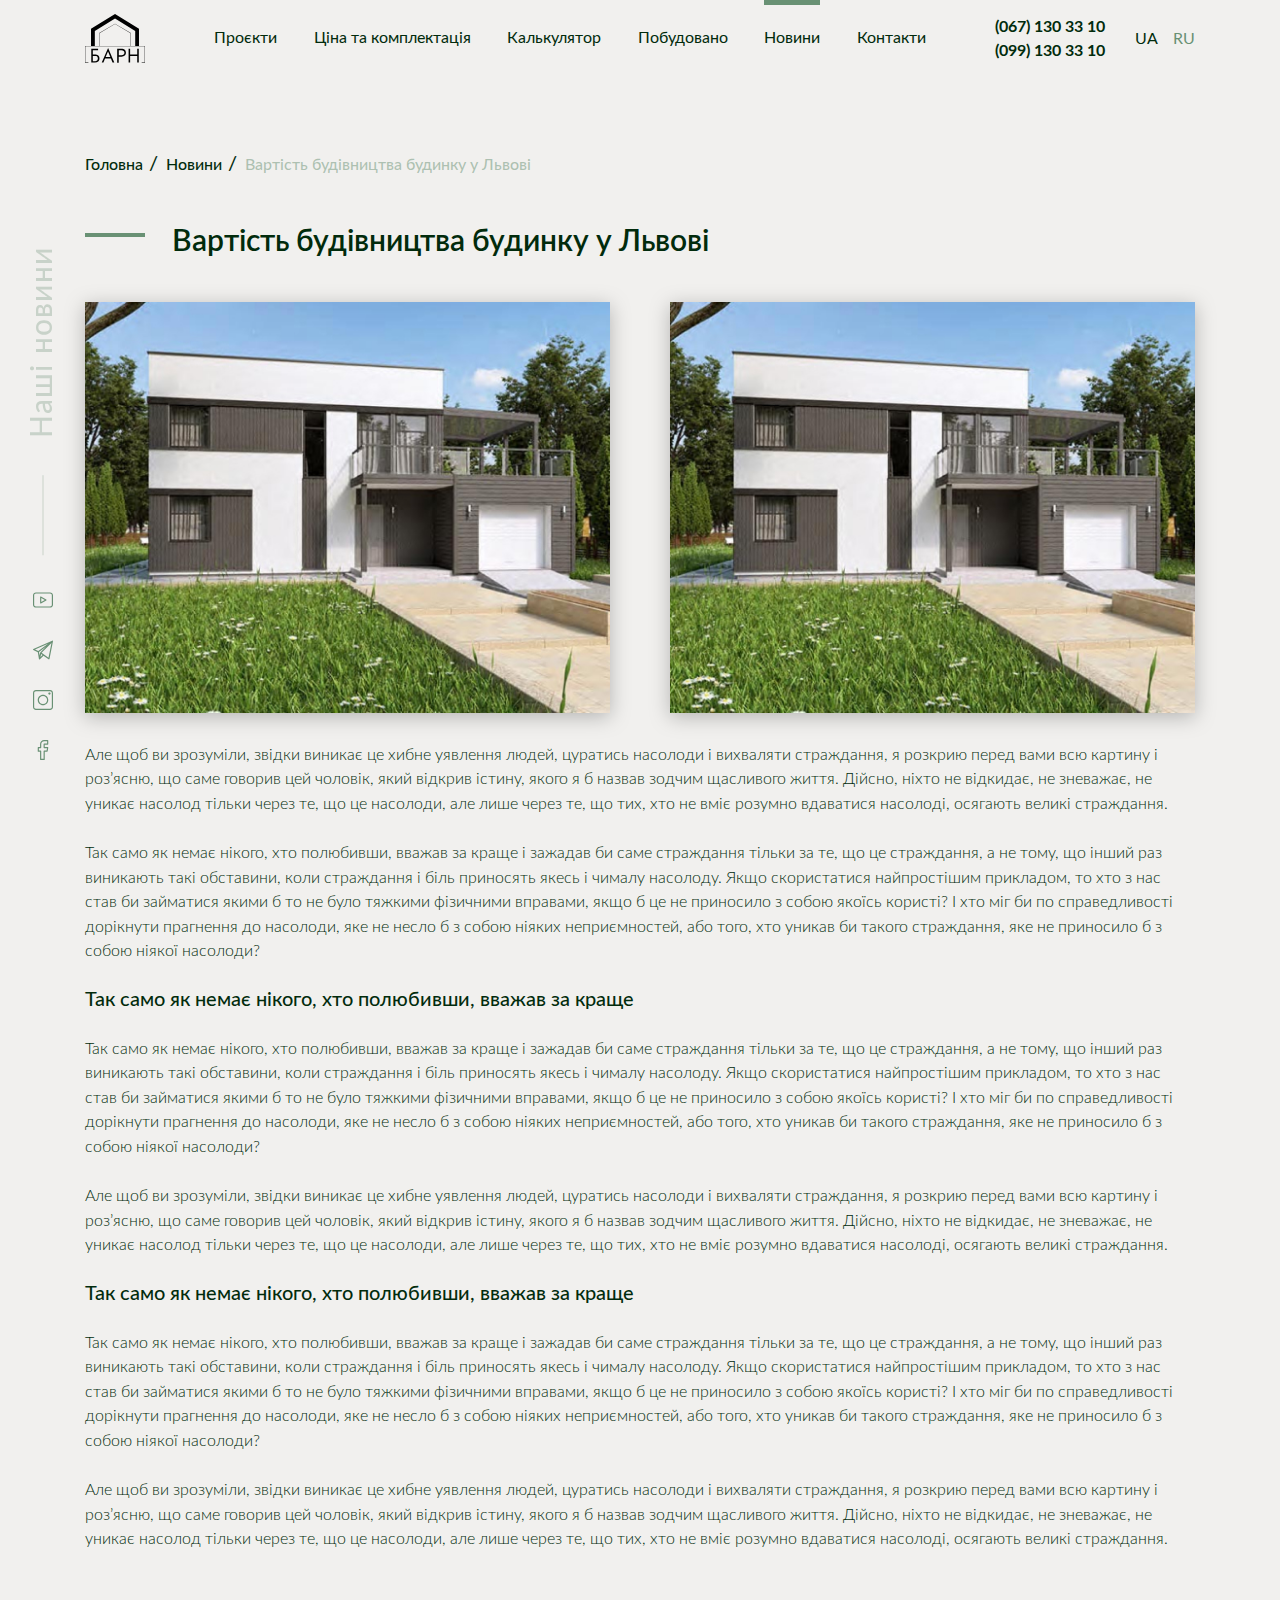
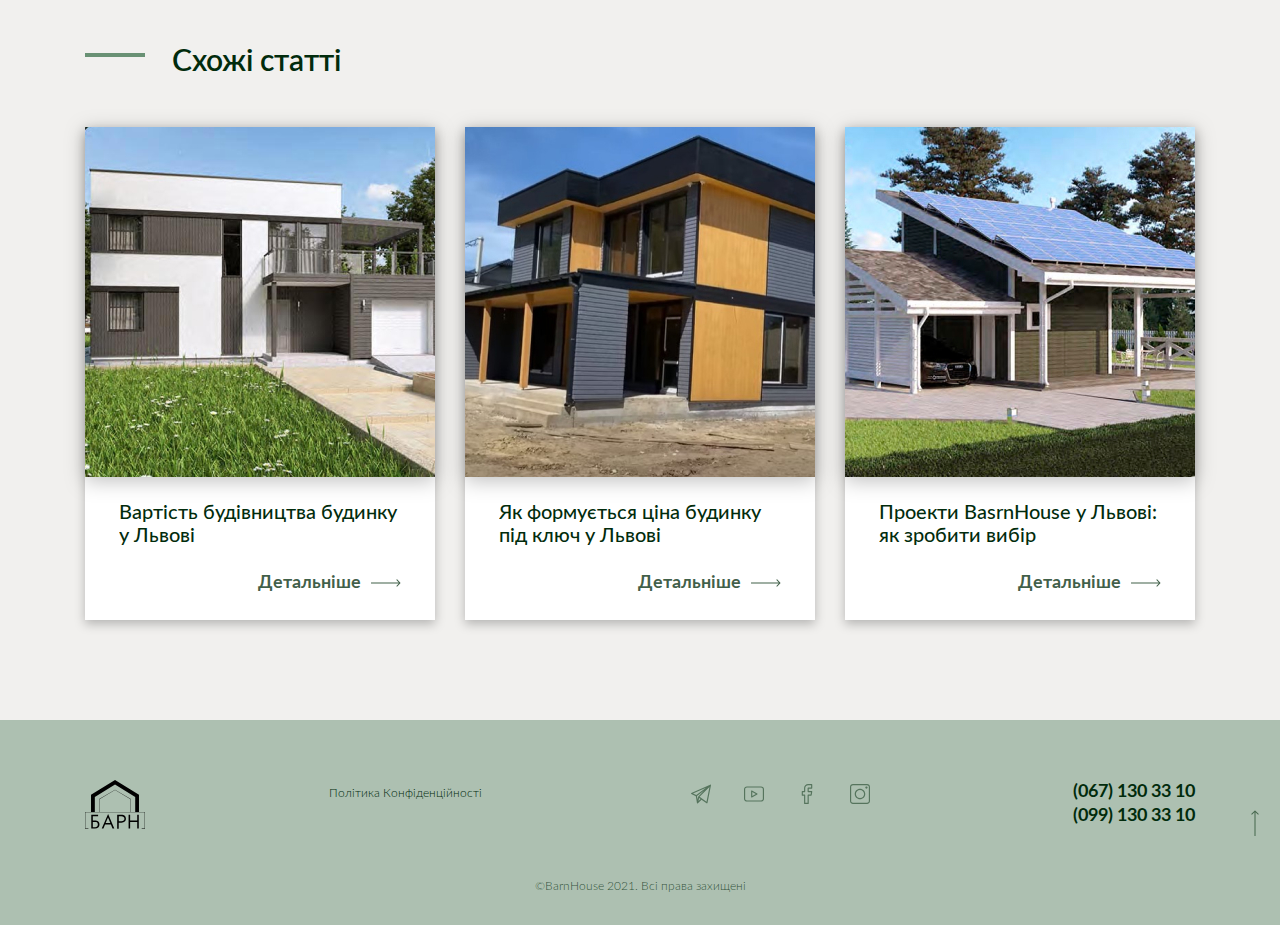
==== new-img2.html @ dd666682 "update" ====
<!DOCTYPE html>
<html lang="en">

<head>
    <meta charset="UTF-8">
    <meta http-equiv="X-UA-Compatible" content="IE=edge">
    <meta name="viewport" content="width=device-width, initial-scale=1.0">
    <title>Новина</title>
    <link rel="stylesheet" href="css/bootstrap.min.css">
    <link rel="stylesheet" href="css/slick.css">
    <link rel="stylesheet" href="css/jquery.formstyler.css">
    <link rel="stylesheet" href="css/jquery.formstyler.theme.css">
    <link rel="stylesheet" href="css/jquery.fancybox.min.css">
    <link rel="stylesheet" href="css/common.css">
    <link rel="stylesheet" href="css/responsive.css">
</head>

<body>
    <div class="pagewrapper">
        <header class="header">
            <div class="container">
                <div class="header-wrap">
                    <div class="header__logo"><a href="#"><img src="img/logo.svg" alt="logo"></a></div>
                    <div class="header__nav">
                        <div class="closeheadmenu">
                            <img src="img/close-black.svg" alt="close">
                        </div>
                        <div class="header__navwrap">
                            <ul>
                                <li><a href="#">Проєкти</a></li>
                                <li><a href="#">Ціна та комплектація</a></li>
                                <li><a href="#">Калькулятор</a></li>
                                <li><a href="#">Побудовано</a></li>
                                <li class="active"><a href="#">Новини</a></li>
                                <li><a href="#">Контакти</a></li>
                            </ul>
                            <div class="header__lang">
                                <ul>
                                    <li class="active"><a href="#">UA</a></li>
                                    <li><a href="#">Ru</a></li>
                                </ul>
                                <ul>
                                    <li><a href="#" target="_blank"><img src="img/telegram-footer.svg"
                                                alt="telegram"></a>
                                    </li>
                                    <li><a href="#" target="_blank"><img src="img/youtube-footer.svg" alt="youtube"></a>
                                    </li>
                                    <li><a href="#" target="_blank"><img src="img/fb-footer.svg" alt="facebook"></a>
                                    </li>
                                    <li><a href="#" target="_blank"><img src="img/insta-footer.svg" alt="instagram"></a>
                                    </li>
                                </ul>
                            </div>
                        </div>
                    </div>
                    <div class="header__telbox">
                        <ul>
                            <li><a href="tel:0671303310">(067) 130 33 10</a></li>
                            <li><a href="tel:0671303310">(099) 130 33 10</a></li>
                        </ul>
                    </div>
                    <div class="header__lang">
                        <ul>
                            <li class="active"><a href="#">UA</a></li>
                            <li><a href="#">Ru</a></li>
                        </ul>
                    </div>
                    <div class="burgerbtn">
                        <img src="img/burger.svg" alt="menu">
                    </div>
                </div>
            </div>
        </header>

        <main class="main">
            <div class="container">
                <nav class="breadcrumbs">
                    <ul>
                        <li><a href="#">Головна</a></li>
                        <li><a href="#">Новини</a></li>
                        <li>Вартість будівництва будинку у Львові</li>
                    </ul>
                </nav>
            </div>
            <section class="newsingle generalsect">
                <div class="container">
                    <div class="postcontent clearfix">
                        <h1 class="simph3">Вартість будівництва будинку у Львові</h1>
                        <img src="img/newpic.jpg" alt="img">
                        <img src="img/newpic.jpg" alt="img">
                        <p>
                            Але щоб ви зрозуміли, звідки виникає це хибне уявлення людей, цуратись насолоди і вихваляти
                            страждання, я розкрию перед вами всю картину і роз’ясню, що саме говорив цей чоловік, який
                            відкрив істину, якого я б назвав зодчим щасливого життя. Дійсно, ніхто не відкидає, не
                            зневажає, не уникає насолод тільки через те, що це насолоди, але лише через те, що тих, хто
                            не вміє розумно вдаватися насолоді, осягають великі страждання.
                        </p>
                        <p>
                            Так само як немає нікого, хто полюбивши, вважав за краще і зажадав би саме страждання тільки
                            за те, що це страждання, а не тому, що інший раз виникають такі обставини, коли страждання і
                            біль приносять якесь і чималу насолоду. Якщо скористатися найпростішим прикладом, то хто з
                            нас став би займатися якими б то не було тяжкими фізичними вправами, якщо б це не приносило
                            з собою якоїсь користі? І хто міг би по справедливості дорікнути прагнення до насолоди, яке
                            не несло б з собою ніяких неприємностей, або того, хто уникав би такого страждання, яке не
                            приносило б з собою ніякої насолоди?
                        </p>
                        <h5>Так само як немає нікого, хто полюбивши, вважав за краще</h5>
                        <p>
                            Так само як немає нікого, хто полюбивши, вважав за краще і зажадав би саме страждання тільки
                            за те, що це страждання, а не тому, що інший раз виникають такі обставини, коли страждання і
                            біль приносять якесь і чималу насолоду. Якщо скористатися найпростішим прикладом, то хто з
                            нас став би займатися якими б то не було тяжкими фізичними вправами, якщо б це не приносило
                            з собою якоїсь користі? І хто міг би по справедливості дорікнути прагнення до насолоди, яке
                            не несло б з собою ніяких неприємностей, або того, хто уникав би такого страждання, яке не
                            приносило б з собою ніякої насолоди?
                        </p>
                        <p>
                            Але щоб ви зрозуміли, звідки виникає це хибне уявлення людей, цуратись насолоди і вихваляти
                            страждання, я розкрию перед вами всю картину і роз’ясню, що саме говорив цей чоловік, який
                            відкрив істину, якого я б назвав зодчим щасливого життя. Дійсно, ніхто не відкидає, не
                            зневажає, не уникає насолод тільки через те, що це насолоди, але лише через те, що тих, хто
                            не вміє розумно вдаватися насолоді, осягають великі страждання.
                        </p>
                        <h5>Так само як немає нікого, хто полюбивши, вважав за краще</h5>
                        <p>
                            Так само як немає нікого, хто полюбивши, вважав за краще і зажадав би саме страждання тільки
                            за те, що це страждання, а не тому, що інший раз виникають такі обставини, коли страждання і
                            біль приносять якесь і чималу насолоду. Якщо скористатися найпростішим прикладом, то хто з
                            нас став би займатися якими б то не було тяжкими фізичними вправами, якщо б це не приносило
                            з собою якоїсь користі? І хто міг би по справедливості дорікнути прагнення до насолоди, яке
                            не несло б з собою ніяких неприємностей, або того, хто уникав би такого страждання, яке не
                            приносило б з собою ніякої насолоди?
                        </p>
                        <p>
                            Але щоб ви зрозуміли, звідки виникає це хибне уявлення людей, цуратись насолоди і вихваляти
                            страждання, я розкрию перед вами всю картину і роз’ясню, що саме говорив цей чоловік, який
                            відкрив істину, якого я б назвав зодчим щасливого життя. Дійсно, ніхто не відкидає, не
                            зневажає, не уникає насолод тільки через те, що це насолоди, але лише через те, що тих, хто
                            не вміє розумно вдаватися насолоді, осягають великі страждання.
                        </p>


                    </div>
                </div>
                <div class="vertical-title">
                    <p>Наші новини</p>
                </div>
                <div class="mainslidersect__social twobox">
                    <ul>
                        <li><a target="_blank" href="#"><img src="img/youtube.svg" alt="youtube"></a></li>
                        <li><a target="_blank" href="#"><img src="img/telegram.svg" alt="telegram"></a></li>
                        <li><a target="_blank" href="#"><img src="img/insta.svg" alt="instagram"></a></li>
                        <li><a target="_blank" href="#"><img src="img/fb.svg" alt="facebook"></a></li>
                    </ul>
                </div>
            </section>
            <section class="news news__newsingle">
                <div class="container">
                    <h3>Схожі статті</h3>
                    <div class="news__postcards">
                        <div class="row">
                            <div class="col-md-4 col-6">
                                <div class="news__postcard news-card">
                                    <a href="#">
                                        <div class="news-card__img embed-responsive embed-responsive-1by1">
                                            <img class="embed-responsive-item" src="img/news-page/news1.jpg"
                                                alt="image">
                                        </div>
                                        <div class="news-card__description">
                                            <p class="news-card__title">
                                                Вартість будівництва будинку у Львові
                                            </p>
                                            <div class="text-right">
                                                <span class="news-card__detail-link">Детальніше</span>
                                            </div>
                                        </div>
                                    </a>
                                </div>
                            </div>
                            <div class="col-md-4 col-6">
                                <div class="news__postcard news-card">
                                    <a href="#">
                                        <div class="news-card__img embed-responsive embed-responsive-1by1">
                                            <img class="embed-responsive-item" src="img/news-page/news2.jpg"
                                                alt="image">
                                        </div>
                                        <div class="news-card__description">
                                            <p class="news-card__title">
                                                Як формується ціна будинку під ключ у Львові
                                            </p>
                                            <div class="text-right">
                                                <span class="news-card__detail-link">Детальніше</span>
                                            </div>
                                        </div>
                                    </a>
                                </div>
                            </div>
                            <div class="col-md-4 col-6">
                                <div class="news__postcard news-card">
                                    <a href="#">
                                        <div class="news-card__img embed-responsive embed-responsive-1by1">
                                            <img class="embed-responsive-item" src="img/news-page/news3.jpg"
                                                alt="image">
                                        </div>
                                        <div class="news-card__description">
                                            <p class="news-card__title">
                                                Проекти BasrnHouse у Львові: як зробити вибір
                                            </p>
                                            <div class="text-right">
                                                <span class="news-card__detail-link">Детальніше</span>
                                            </div>
                                        </div>
                                    </a>
                                </div>
                            </div>
                        </div>
                    </div>
                </div>
            </section>
        </main>



        <footer class="footer">
            <div class="container">
                <div class="footer__wrapper">
                    <div class="footer__logo"><a href="index.html"><img src="img/logo-footer.svg" alt="logo"></a></div>
                    <div class="footer__nav">
                        <div class="footer__nav-bott">
                            <a href="#">Політика Конфіденційності</a>
                            <ul>
                                <li><a href="#" target="_blank"><img src="img/telegram-footer.svg" alt="telegram"></a>
                                </li>
                                <li><a href="#" target="_blank"><img src="img/youtube-footer.svg" alt="youtube"></a>
                                </li>
                                <li><a href="#" target="_blank"><img src="img/fb-footer.svg" alt="facebook"></a></li>
                                <li><a href="#" target="_blank"><img src="img/insta-footer.svg" alt="instagram"></a>
                                </li>
                            </ul>
                            <div class="footer__botttext">
                                <p>©BarnHouse 2021. Всі права захищені</p>
                            </div>
                        </div>
                    </div>
                    <div class="footer__tels">
                        <ul>
                            <li><a href="tel:0671303310">(067) 130 33 10</a></li>
                            <li><a href="tel:0991303310">(099) 130 33 10</a></li>
                        </ul>
                    </div>
                </div>
                <div class="footer__botttext">
                    <p>©BarnHouse 2021. Всі права захищені</p>
                </div>
            </div>
            <div id="totop">
                <img src="img/totop.svg" alt="to top">
            </div>
        </footer>


    </div>



    <script src="js/jquery.min.js"></script>
    <script src="js/slick.min.js"></script>
    <script src="js/bootstrap.min.js"></script>
    <script src="js/jquery.formstyler.min.js"></script>
    <script src="js/jquery.fancybox.min.js"></script>
    <script src="js/common.js"></script>
</body>

</html>
---- css/common.css ----
/* @import url('https://fonts.googleapis.com/css2?family=Lato:wght@100;300;400;700;900&display=swap'); */

@font-face {
    font-family: 'Lato';
    src: url('../fonts/Lato-Heavy.eot');
    src: local('Lato Heavy'), local('Lato-Heavy'), url('../fonts/Lato-Heavy.eot?#iefix') format('embedded-opentype'), url('../fonts/Lato-Heavy.woff') format('woff'), url('../fonts/Lato-Heavy.ttf') format('truetype');
    font-weight: 900;
    font-style: normal;
}

@font-face {
    font-family: 'Lato';
    src: url('../fonts/Lato-Regular.eot');
    src: local('Lato Regular'), local('Lato-Regular'), url('../fonts/Lato-Regular.eot?#iefix') format('embedded-opentype'), url('../fonts/Lato-Regular.woff') format('woff'), url('../fonts/Lato-Regular.ttf') format('truetype');
    font-weight: normal;
    font-style: normal;
}

@font-face {
    font-family: 'Lato';
    src: url('../fonts/Lato-Medium.eot');
    src: local('Lato Medium'), local('Lato-Medium'), url('../fonts/Lato-Medium.eot?#iefix') format('embedded-opentype'), url('../fonts/Lato-Medium.woff') format('woff'), url('../fonts/Lato-Medium.ttf') format('truetype');
    font-weight: 500;
    font-style: normal;
}

@font-face {
    font-family: 'Lato';
    src: url('../fonts/Lato-Semibold.eot');
    src: local('Lato Semibold'), local('Lato-Semibold'), url('../fonts/Lato-Semibold.eot?#iefix') format('embedded-opentype'), url('../fonts/Lato-Semibold.woff') format('woff'), url('../fonts/Lato-Semibold.ttf') format('truetype');
    font-weight: 600;
    font-style: normal;
}

@font-face {
    font-family: 'Lato';
    src: url('../fonts/Lato-Bold.eot');
    src: local('Lato Bold'), local('Lato-Bold'), url('../fonts/Lato-Bold.eot?#iefix') format('embedded-opentype'), url('../fonts/Lato-Bold.woff') format('woff'), url('../fonts/Lato-Bold.ttf') format('truetype');
    font-weight: bold;
    font-style: normal;
}

@font-face {
    font-family: 'Lato';
    src: url('../fonts/Lato-Light.eot');
    src: local('Lato Light'), local('Lato-Light'), url('../fonts/Lato-Light.eot?#iefix') format('embedded-opentype'), url('../fonts/Lato-Light.woff') format('woff'), url('../fonts/Lato-Light.ttf') format('truetype');
    font-weight: 300;
    font-style: normal;
}

*, ::after, ::before {
    box-sizing: border-box;
}

html, body {
    height: 100%;
    margin: 0;
}

body {
    font-family: 'Lato', sans-serif;
    background: #F1F0EE;
}

.pagewrapper {
    min-height: 100%;
    display: flex;
    flex-direction: column;
}

main {
    flex: 1 1 auto;
}

h1, h2, h3, h4, h5, h6 {
    margin-top: 0;
}

h1 {
    font-size: 50px;
    line-height: 60px;
    font-weight: 800;
    color: #012B0C;
    margin-bottom: 40px;
}

h3,.simph3 {
    color: #012B0C;
    font-weight: 600;
    font-size: 30px;
    line-height: 100%;
    margin-bottom: 45px;
    position: relative;
    padding-left: 87px;
}

h3::before,
.simph3::before {
    content: '';
    display: inline-block;
    height: 4px;
    background: #699174;
    width: 60px;
    position: absolute;
    left: 0;
    top: 6px;
}

h4 {
    font-size: 22px;
    font-weight: 500;
    font-size: 22px;
    line-height: 134%;
}

h6 {
    font-weight: 500;
    font-size: 20px;
    line-height: 116.5%;
    color: rgba(1, 43, 12, 0.75);
}

/* header */

header.header {
    position: fixed;
    left: 0;
    width: 100%;
    top: 0;
    background: #f1f0ee;
    z-index: 11;
}

.header-wrap {
    display: flex;
    height: 77px;
}

.header__logo {
    max-width: 60px;
    width: 100%;
    display: flex;
    align-items: center;
}

.header__lang {
    max-width: 70px;
    width: 100%;
    display: flex;
    align-items: center;
}

.header__lang ul {
    list-style-type: none;
    padding: 0;
    margin: 0;
    display: flex;
    align-items: center;
    justify-content: space-between;
    width: 100%;
    padding-left: 10px;
}

.header__lang ul li a {
    text-decoration: none;
    text-transform: uppercase;
    font-size: 16px;
    line-height: 19px;
    color: #699174;
    transition: .3s;
}

.header__lang ul li a:hover {
    color: #012B0C;
}

.header__lang ul li.active a {
    color: #012B0C;
}

.header__telbox {
    max-width: 130px;
    width: 100%;
    display: flex;
    align-items: center;
}

.header__telbox ul {
    list-style-type: none;
    padding: 0;
    margin: 0;
    align-items: center;
    display: flex;
    flex-wrap: wrap;
}

.header__telbox ul li {
    width: 100%;
}

.header__telbox ul li a {
    text-decoration: none;
    font-weight: bold;
    font-size: 16px;
    line-height: 19px;
    color: #012B0C;
    transition: .3s;
}

.header__telbox ul li a:hover {
    color: #699174;
}

.header__nav {
    max-width: calc(100% - 260px);
    width: 100%;
    padding: 0 69px;
}

.header__nav ul {
    list-style-type: none;
    padding: 0;
    margin: 0;
    display: flex;
    align-items: center;
    justify-content: space-between;
    height: 100%;
}

.header__nav ul li {
    position: relative;
    height: 100%;
    display: flex;
    align-items: center;
}

.header__nav ul li a {
    text-decoration: none;
    font-size: 16px;
    line-height: 19px;
    color: #012B0C;
}

.header__nav ul li.active a:before, .header__nav ul li a:hover:before {
    width: 100%;
}

.header__nav ul li a:before {
    content: '';
    display: inline-block;
    height: 5px;
    width: 100%;
    background: #699174;
    position: absolute;
    left: 0;
    right: 0;
    margin: 0 auto;
    top: 0;
    width: 0;
    transition: .3s;
}

/* header end*/

main.main {
    padding-top: 77px;
}

.mainslidersect {
    padding-top: 40px;
    position: relative;
}

.mainslider__slide img {
    width: 100%;
}

.mainslider__slide {
    height: 580px;
}

.mainslider__slide img {
    width: 100%;
    height: 100%;
    object-fit: cover;
}

.mainslider__right {
    filter: drop-shadow(0px 4px 10px rgba(0, 0, 0, 0.25));
    max-width: 720px;
}

.mainslider__left {
    padding-top: 25px;
    padding-right: 40px;
}

.mainslider__left h4 {
    margin-bottom: 40px;
    padding-left: 78px;
    position: relative;
    min-height: 87px;
}

.mainslider__left h4:before {
    content: '';
    display: inline-block;
    height: 4px;
    width: 60px;
    background: #699174;
    position: absolute;
    left: 0;
    top: 6px;
}

.greenbtn {
    background: #699174;
    box-shadow: 2px 4px 15px rgba(105, 144, 116, 0.78);
    text-decoration: none;
    color: #fff;
    width: 280px;
    height: 50px;
    display: flex;
    align-items: center;
    justify-content: center;
    text-align: center;
    font-weight: bold;
    font-size: 18px;
    line-height: 22px;
    transition: .3s;
}

.greenbtn:hover {
    color: #fff;
    box-shadow: 2px 4px 15px rgba(83, 135, 98, 0.78);
    background: #5f7d68;
    text-decoration: none;
}

.sliderlitt {
    margin-top: 62px;
    width: calc(100% + 24px);
    margin-left: -12px;
    filter: drop-shadow(0px 4px 10px rgba(0, 0, 0, 0.25));
}

.littslide {
    padding: 0 12px;
}

.littslide img {
    width: 100%;
}

.slick-dots {
    list-style-type: none;
    padding: 0;
    margin: 0;
    display: flex;
    margin-top: 37px;
    max-width: 285px;
    width: 100%;
    background: rgba(105, 144, 116, 0.5);
    height: 2px;
    margin-left: 15px;
}

.slick-dots li {
    width: 60px;
}

.slick-dots li button {
    padding: 0;
    color: transparent;
    -webkit-touch-callout: none;
    -webkit-user-select: none;
    -khtml-user-select: none;
    -moz-user-select: none;
    -ms-user-select: none;
    user-select: none;
    height: 2px;
    background: transparent;
    border: none;
    width: 100%;
    transition: .3s;
    top: -1px;
    position: relative;
}

.slick-dots li.slick-active button {
    background: #699174;
    height: 3px;
}

.sliderlitt .slick-next, .sliderlitt .slick-prev, .builtbyus__slider .slick-next, .builtbyus__slider .slick-prev, .project-sliderbig .slick-next, .project-sliderbig .slick-prev, .mainslider .slick-next, .mainslider .slick-prev {
    width: 10px;
    height: 10px;
    border: none;
    padding: 0;
    background-repeat: no-repeat;
    background-position: center;
    background-size: 100%;
    background-color: transparent;
}

.sliderlitt .slick-next, .project-sliderbig .slick-next, .mainslider .slick-next {
    background-image: url('../img/arrow-right.svg');
    position: absolute;
    bottom: -3px;
    left: 335px;
}

.sliderlitt .slick-prev, .project-sliderbig .slick-prev, .mainslider .slick-prev {
    background-image: url('../img/arrow-left.svg');
    position: absolute;
    bottom: -3px;
    left: 315px;
}

.mainslidersect__social {
    position: absolute;
    bottom: 0;
    left: 0;
}

.mainslidersect__social ul {
    list-style-type: none;
    padding: 0;
    margin: 0;
    position: relative;
}

.mainslidersect__social ul li:not(:last-child) {
    margin-bottom: 26px;
}

.mainslidersect__social ul li a {
    transition: .3s;
    text-decoration: none;
}

.mainslidersect__social ul li a:hover {
    opacity: .5;
}

.mainslidersect__social {
    height: 365px;
    display: flex;
    flex-direction: column;
    align-items: center;
    justify-content: space-between;
}

.mainslidersect__social ul:after {
    content: '';
    display: inline-block;
    width: 1px;
    height: 91px;
    background: rgba(105, 144, 116, 0.5);
    position: absolute;
    left: 50%;
    transform: translateX(-50%);
    top: calc(100% + 35px);
}

.calcsection {
    background: rgba(105, 144, 116, 0.3);
    padding: 70px 0;
    overflow: hidden;
    position: relative;
}

.calcsection h3 {
    margin-bottom: 55px;
}

.jq-selectbox {
    width: 100%;
}

.jq-selectbox__select {
    height: 45px;
    padding: 0 35px 0 19px;
    background: #fff !important;
    box-shadow: 0px 4px 10px rgba(0, 0, 0, 0.25);
    border: none;
    border-radius: 0;
    text-shadow: none;
    color: #012B0C;
    font-family: 'Lato', sans-serif;
    font-size: 16px;
    line-height: 130%;
}

.jq-selectbox__select:active {
    background: #fff;
    box-shadow: 0px 4px 10px rgba(0, 0, 0, 0.25);
}

.jq-selectbox__select-text {
    line-height: 45px;
}

.jq-selectbox__trigger {
    border: none;
}

.jq-selectbox__trigger-arrow {
    width: 18px;
    height: 18px;
    border: none;
    background: url('../img/plus.svg') no-repeat center;
}

.jq-selectbox.focused .jq-selectbox__select {
    border: none;
}

.jq-selectbox li {
    height: 40px;
    line-height: 40px;
    padding: 0 10px 0 19px;
    color: #012B0C;
    /* font-weight: 300; */
    font-size: 16px;
    font-family: 'Lato', sans-serif;
}

.jq-selectbox li:hover {
    background: rgba(105, 144, 116, 0.3);
    color: #012B0C;
}

.jq-selectbox li.selected {
    background: rgba(105, 144, 116, 0.1);
    color: #012B0C;
}

.jq-selectbox__dropdown {
    border-radius: 0;
    box-shadow: 0px 4px 10px rgba(0, 0, 0, 0.25);
    border: none;
}

.inputsrow {
    margin-bottom: 45px;
}

.calc__btns a {
    max-width: 211px;
}

.jq-selectbox .placeholder {
    background-color: transparent;
    color: #012B0C;
    font-family: 'Lato', sans-serif;
    font-size: 16px;
    line-height: 130%;
    opacity: 1;
    line-height: 45px;
    width: 100% !important;
    cursor: pointer;
}

.calcbox__step3 input {
    width: 100%;
    height: 45px;
    background: #FFFFFF;
    box-shadow: 0px 4px 10px rgba(0, 0, 0, 0.25);
    border: none;
    padding-left: 18px;
    padding-right: 10px;
    font-size: 16px;
    line-height: 140%;
    color: rgba(1, 43, 12, 0.75);
    outline: none;
}

.calcbox__step3 input::placeholder {
    color: rgba(1, 43, 12, 0.75);
}

.calcbox__step3 .calc__btns a {
    max-width: 253px;
}

.calcbox__step1, .calcbox__step2, .calcbox__step3 {
    visibility: hidden;
    opacity: 0;
    height: 0;
}

.calcbox__step1.show, .calcbox__step2.show, .calcbox__step3.show {
    visibility: visible;
    opacity: 1;
    height: auto;
}

.calc__btns .prevbtn {
    margin-right: 30px;
    font-weight: bold;
    font-size: 18px;
    line-height: 22px;
    text-decoration: none;
    color: #699174;
}

.calcnav {
    margin-bottom: 70px;
}

.calcnav__points {
    width: 430px;
    display: flex;
    align-items: center;
    justify-content: space-between;
    margin: 0 auto;
    position: relative;
}

.calcnav__points:after {
    content: '';
    display: inline-block;
    background: rgba(105, 144, 116, 0.5);
    height: 2px;
    width: calc(100% - 20px);
    position: absolute;
    top: 50%;
    transform: translateY(-50%);
    left: 0;
    right: 0;
    margin: 0 auto;
}

.calcnav__point span {
    width: 12px;
    height: 12px;
    background: #699174;
    transition: .3s;
    color: transparent;
    -webkit-touch-callout: none;
    -webkit-user-select: none;
    -khtml-user-select: none;
    -moz-user-select: none;
    -ms-user-select: none;
    user-select: none;
    display: flex;
    align-items: center;
    justify-content: center;
    font-weight: 500;
    font-size: 20px;
    line-height: 116.5%;
    position: relative;
    z-index: 2;
}

.calcnav__point.active span {
    transform: scale(4);
    background: #699174;
    color: #fff;
}

.calcwrap {
    max-width: 540px;
    margin: 0 auto;
}

.calcnav__point span i {
    font-style: normal;
    transform: scale(.25);
    display: flex;
    line-height: 1;
    text-align: center;
    width: 100%;
    max-width: 20px;
}

.vertical-title {
    position: absolute;
    bottom: 0;
    left: 0;
    height: 100%;
    display: flex;
    align-items: flex-start;
    justify-content: flex-start;
    padding-top: 70px;
    padding-left: 70px;
}

.vertical-title p {
    margin: 0;
    -webkit-writing-mode: vertical-rl;
    writing-mode: tb-rl;
    transform: rotate(-180deg);
    position: relative;
    font-weight: 500;
    font-size: 30px;
    line-height: 36px;
    color: rgba(105, 144, 116, 0.3);
    letter-spacing: 0.04em;
}

.vertical-title p:after {
    content: '';
    display: inline-block;
    width: 1px;
    height: 80px;
    background: rgba(105, 144, 116, 0.3);
    position: absolute;
    left: 50%;
    transform: translateX(-50%);
    bottom: calc(100% + 37px);
}

.projectssection {
    padding: 70px 0;
    position: relative;
}

.project-sliderbig__slide {
    height: 435px;
}

.project-sliderbig__slide img {
    max-width: 100%;
}

.project__descr .title {
    font-weight: 500;
    font-size: 20px;
    line-height: 116.5%;
    color: #012B0C;
    margin-bottom: 32px;
}

.project__descr>ul {
    list-style-type: none;
    padding: 0;
    margin: 0 0 22px 0;
    max-width: 300px;
}

.project__descr>ul li {
    font-weight: 300;
    font-size: 16px;
    line-height: 140%;
    color: #012B0C;
    display: flex;
    justify-content: space-between;
    padding-bottom: 9px;
    border-bottom: 1px solid rgba(105, 144, 116, 0.5);
    margin-bottom: 12px;
}

.project__descr ul li:first-child {
    font-weight: 400;
}

.project__descr ul li .m {
    font-weight: 500;
    font-size: 20px;
}

.project__descr .greenbtn {
    max-width: 175px;
}

.project__descr {
    max-width: 504px;
    display: inline-block;
    text-align: left;
}

.project__descr .sliderlitt {
    margin-top: 32px;
}

.project-group .project:not(:last-child) {
    margin-bottom: 60px;
}

.project-group .project:nth-child(even) .row {
    flex-direction: row-reverse;
}

.project-group .project:nth-child(even) .row .col-lg-6:first-child {
    text-align: right;
}

.project-sliderbig {
    filter: drop-shadow(0px 4px 10px rgba(0, 0, 0, 0.25));
}

.pnaningbuild {
    padding: 70px 0;
    background: rgba(105, 144, 116, 0.3);
}

.pnaningbuild .customlist {
    padding-left: 87px;
}

.customlist {
    list-style-type: none;
    padding: 0;
    margin: 0 0 24px 0;
}

.customlist li {
    position: relative;
    font-weight: 500;
    font-size: 20px;
    line-height: 116.5%;
    color: #012B0C;
    padding-left: 30px;
    margin-bottom: 10px;
}

.customlist li:before {
    content: '';
    display: inline-block;
    width: 10px;
    height: 10px;
    background: #699174;
    position: absolute;
    left: 0;
    top: 50%;
    transform: translateY(-50%);
}

.pnaningbuild__descr {
    padding-left: 87px;
}

.pnaningbuild__descr .subtit {
    font-weight: 500;
    font-size: 20px;
    line-height: 116.5%;
    color: #012B0C;
    margin-bottom: 11px;
}

.pnaningbuild__descr .tit {
    margin-bottom: 24px;
    font-weight: 600;
    font-size: 30px;
    line-height: 100%;
    color: #012B0C;
}

.pnaningbuild__descr .greenbtn {
    width: 300px;
}

.picwrapper img {
    max-width: 100%;
}

.pnaningbuild .picwrapper img {
    margin-top: 15px;
}

.builtbyus {
    padding: 70px 0 10px 0;
}

.builtbyus__slide img {
    max-width: 100%;
    width: 100%;
    height: 100%;
    object-fit: cover;
}

.builtbyus__slide {
    height: 418px;
    overflow: hidden;
}

.builtbyus__slider .slick-next {
    background-image: url('../img/arrow-right.svg');
    position: absolute;
    bottom: -4px;
    left: calc(50% + 160px);
}

.builtbyus__slider .slick-prev {
    background-image: url('../img/arrow-left.svg');
    position: absolute;
    bottom: -4px;
    right: calc(50% + 160px);
}

.builtbyus__slider {
    /* margin-top: 65px; */
    margin-top: 5px;
    margin-left: -23px;
    width: calc(100% + 46px);
    padding-bottom: 0;
}

.builtbyus__slider .slick-slide {
    padding: 0 23px;
}

.builtbyus__slider .slick-dots {
    margin-top: 0;
    position: absolute;
    bottom: 0;
    left: 0;
    right: 0;
    margin: 0 auto;
}

.builtbyus__slide>a {
    display: block;
    position: relative;
    height: 100%;
}

.builtbyus__slide-descr {
    padding: 9px 10px 9px 30px;
    background-color: rgba(1, 43, 12, 0.75);
    position: absolute;
    left: 0;
    bottom: 0;
    width: 100%;
    transition: .5s;
    animation-timing-function: ease-in-out;
    display: flex;
    flex-wrap: wrap;
    align-items: flex-end;
    background-repeat: no-repeat;
    background-position: top 40% center;
    background-image: none;
}

.builtbyus__slide-descr .name {
    color: #F1F0EE;
    font-weight: 500;
    font-size: 20px;
    line-height: 116.5%;
    margin: 0;
    width: 100%;
}

.builtbyus__slide-descr .place {
    color: #F1F0EE;
    font-weight: 300;
    font-size: 16px;
    line-height: 140%;
    margin: 0;
    width: 100%;
}

.fancybox-thumbs__list a:before {
    border-color: #699174;
}

.builtbyus__slide:hover .builtbyus__slide-descr {
    height: 100%;
    background-image: url('../img/search.svg');
    padding: 30px 30px 30px 50px;
}

.builtbyus__slide-descr>div {
    width: 100%;
}

.builtbyus__slider .slick-slide {
    transition: .5s;
    animation-timing-function: ease-in-out;
}

.builtbyus__slider .slick-slide:hover {
    transform: scale(1.15);
}

.builtbyus__slider .slick-list {
    padding-top: 60px;
    padding-bottom: 75px;
}

.mainslidersect__social>a {
    display: inline-block;
    margin-left: 6px;
}

.seotext {
    margin-top: 15px;
}

.seotext .title {
    margin-bottom: 35px;
    color: #012B0C;
    font-weight: 500;
    font-size: 20px;
    line-height: 116.5%;
}

.seotext .descr {
    font-weight: 300;
    font-size: 16px;
    line-height: 140%;
    color: #012B0C;
}

.seotext .descr p:last-child {
    margin-bottom: 0;
}

.picblock {
    margin-bottom: 45px;
}

.seosect {
    padding: 70px 0 80px 0;
}

footer.footer {
    padding: 60px 0 32px 0;
    background: rgba(105, 144, 116, 0.5);
    position: relative;
}

.footer__wrapper {
    display: flex;
    flex-wrap: wrap;
}

.footer__logo {
    max-width: 244px;
    width: 100%;
}

.footer__logo img {
    max-width: 100%;
}

.footer__nav {
    max-width: calc(100% - 569px);
    width: 100%;
}

.footer__tels {
    max-width: 325px;
    width: 100%;
    display: flex;
    justify-content: flex-end;
}

.footer__tels ul {
    list-style-type: none;
    padding: 0;
    margin: 0;
}

.footer__tels ul li a {
    color: #012B0C;
    text-decoration: none;
    font-weight: bold;
    font-size: 18px;
    line-height: 22px;
    transition: .3s;
}

.footer__tels ul li a:hover {
    opacity: .5;
}

.footer__nav nav ul {
    list-style-type: none;
    padding: 0;
    margin: 0 0 30px 0;
    display: flex;
    align-items: center;
    justify-content: space-between;
}

.footer__nav nav ul li a {
    text-decoration: none;
    color: #012B0C;
    font-size: 16px;
    line-height: 19px;
    transition: .3s;
}

.footer__nav nav ul li a:hover {
    opacity: .5;
}

.footer__nav-bott>a {
    text-decoration: none;
    font-weight: 300;
    font-size: 12px;
    line-height: 14px;
    color: #012B0C;
}

.footer__nav-bott ul {
    list-style-type: none;
    padding: 0;
    margin: 0;
}

.footer__nav-bott ul li {
    margin-right: 29px;
    display: inline-block;
    vertical-align: middle;
}

.footer__nav-bott ul li:last-child {
    margin-right: 0;
}

.footer__nav-bott {
    display: flex;
    align-items: center;
    justify-content: space-between;
}

.footer__nav-bott ul li img {
    transition: .3s;
    opacity: .5;
}

.footer__nav-bott ul li a:hover img {
    opacity: 1;
}

.footer__botttext {
    margin-top: 50px;
}

.footer__botttext p {
    margin: 0;
    text-align: center;
    color: rgba(1, 43, 12, 0.75);
    font-weight: 300;
    font-size: 12px;
    line-height: 14px;
}

#totop {
    position: absolute;
    right: 55px;
    top: 50%;
    transform: translateY(-50%);
    width: 20px;
    text-align: center;
    cursor: pointer;
}

.slick-next, .slick-prev {
    cursor: pointer;
}

section {
    position: relative;
}

header.scrolled {
    box-shadow: 0 0 10px #5f7d68;
}

.aboutus {
    padding: 70px 0 70px;
}

.aboutus .descr p:last-child {
    margin-bottom: 0;
}

.aboutus .descr {
    color: #012B0C;
    font-weight: 300;
    font-size: 16px;
    line-height: 140%;
    margin-bottom: 35px;
}

.aboutus__picbox {
    overflow: hidden;
    position: relative;
    height: 400px;
}

.aboutus__picbox img {
    width: 100%;
    height: 100%;
    object-fit: cover;
    object-position: 50% 50%;
}

.aboutus__hoverbox {
    position: absolute;
    left: 0;
    top: 0;
    background: rgba(1, 43, 12, 0.6);
    width: 100%;
    height: 100%;
    display: flex;
    align-items: center;
    justify-content: center;
    cursor: pointer;
    opacity: 0;
    transition: .5s;
}

.aboutus__picbox:hover .aboutus__hoverbox {
    opacity: 1;
}

.aboutus .greenbtn {
    width: 217px;
}

.cenplay {
    text-align: center;
}

.cenplay img {
    margin-bottom: 15px;
    width: 44px;
}

.cenplay p {
    margin: 0;
    font-weight: 300;
    font-size: 14px;
    line-height: 14px;
    color: #FFFFFF;
}

.mainslidersect {
    padding-bottom: 45px;
}

.modal button.close {
    position: absolute;
    right: -27px;
    top: 0;
    z-index: 2;
    text-shadow: none;
    opacity: 1;
    font-size: 24px;
    opacity: 1;
    display: flex;
    width: 20px;
    height: 20px;
    align-items: center;
    justify-content: center;
}

.modal__custom .modal-dialog {
    max-width: 750px;
}

.modal__custom .modal-content {
    padding: 20px;
}

.header__nav .header__lang, .burgerbtn, .tablet-title {
    display: none;
}

.seosect img {
    max-width: 100%;
}

.header__navwrap {
    height: 100%;
}

.closeheadmenu {
    display: none;
}

.header__logo img {
    max-width: 100%;
}

.mainslidersect h4 {
    color: rgba(1, 43, 12, 0.75);
}

.showtel {
    display: none !important;
}

/* NEWS */

.breadcrumbs {
    margin-top: 75px;
}

.breadcrumbs ul {
    list-style-type: none;
    padding: 0;
    margin: 0;
}

.breadcrumbs ul li {
    display: inline-block;
    vertical-align: middle;
    position: relative;
    color: rgba(105, 144, 116, 0.5);
    font-weight: 500;
    font-size: 20px;
    line-height: 116.5%;
}

.breadcrumbs ul li:not(:last-child):after {
    content: '/';
    display: inline-block;
    font-weight: 500;
    font-size: 20px;
    line-height: 116.5%;
    color: #012B0C;
    margin: 0 4px 0 6px;
}

.breadcrumbs ul li a {
    text-decoration: none;
    color: #012B0C;
    transition: .3s;
}

.breadcrumbs ul li a:hover {
    opacity: .6;
}

.news {
    padding: 50px 0 80px;
}

.news__postcards {
    margin-top: 50px;
}

.news-card {
    background: #fff;
    box-shadow: 0px 4px 10px rgba(0, 0, 0, 0.25);
    margin-bottom: 30px;
}

.news-card a {
    text-decoration: none;
}

.news-card__img {
    filter: drop-shadow(0px 4px 10px rgba(0, 0, 0, 0.25));
}

.news-card__img img {
    transition: 1s;
    animation-timing-function: ease-in-out;
}

.news-card__description {
    padding: 25px 34px;
}

.news-card__title {
    margin-bottom: 23px;
    color: #012B0C;
    font-weight: 500;
    font-size: 20px;
    line-height: 116.5%;
    display: -webkit-box;
    -webkit-line-clamp: 2;
    -webkit-box-orient: vertical;
    overflow: hidden;
}

.news-card__detail-link {
    position: relative;
    color: rgba(1, 43, 12, 0.75);
    font-weight: bold;
    font-size: 18px;
    line-height: 22px;
    padding-right: 40px;
    transition: 1s;
    animation-timing-function: ease-in-out;
}

.news-card__detail-link:after {
    content: '';
    display: inline-block;
    width: 30px;
    height: 16px;
    position: absolute;
    right: 0;
    top: 50%;
    transform: translateY(-50%);
    background: url('../img/svg/green-arr.svg') no-repeat center / 100%;
}

.news-card:hover .news-card__img img {
    transform: scale(1.04);
}

.news-card:hover .news-card__detail-link {
    padding-right: 45px;
}

.pagination {
    justify-content: center;
}

.pagination__list {
    list-style-type: none;
    margin: 0;
    padding: 0;
}

.pagination__item {
    display: inline-block;
    vertical-align: middle;
    min-width: 18px;
    /* height: 22px; */
}

.pagination__item a {
    display: block;
    text-decoration: none;
    color: rgba(105, 144, 116, 0.5);
    font-weight: 300;
    font-size: 12px;
    line-height: 14px;
}

.pagination__item.avtive a {
    font-size: 16px;
    line-height: 140%;
    color: rgba(1, 43, 12, 0.75);
}

.pagination__item a:hover {
    color: rgba(1, 43, 12, 0.75);
}

.mainslidersect__social.twobox {
    bottom: initial;
    top: 410px;
}

.mainslidersect__social.twobox ul:after {
    display: none;
}

.projectssection.projectssection_product {
    padding-top: 50px;
}

.footer__nav-bott .footer__botttext {
    display: none;
}

.projectssection.projectssection_product .project__descr .greenbtn {
    max-width: 274px;
    height: auto;
    width: auto;
    padding: 13px 36px;

}

.projectssection.projectssection_product h3 {
    margin-bottom: 35px;
}
.projectssection.projectssection_product .project__descr>ul {
    margin-bottom: 45px;
}

.projectssection.projectssection_product .project__descr .sliderlitt {
    margin-top: 45px;
}

.projectssection__planimgsect {
    margin-top: 30px;
    margin-bottom: 50px;
}
.projectssection__planimgsect img {
    width: 100%;
}

.similarproj {
    padding: 20px 0 10px 0;
}

.similarproj h3 {
    margin-bottom: 65px;
}

.square {
    display: flex;
    align-items: center;
    justify-content: space-between;
    padding-bottom: 5px;
    border-bottom: 1px solid rgba(105, 144, 116, 0.5);
    font-size: 16px;
    line-height: 140%;
    color: #012B0C;
}

.square_leftspan {
    font-weight: 300;
}

.square_rightspan {
    font-weight: 500;
}

.similarproj .news-card__title {
    margin-bottom: 10px;
}

.similarproj .d-flex.justify-content-center a {
    margin-top: 30px;
    max-width: 211px;
}

.similarproj.projects {
    padding: 50px 0 10px;
}

.pricerow {
    position: absolute;
    left: 0;
    bottom: 0;
    width: 100%;
    height: 45px;
    background: rgba(1, 43, 12, 0.75);
    font-weight: 500;
    font-size: 20px;
    line-height: 116.5%;
    color: #fff;
    display: flex;
    align-items: center;
    justify-content: center;
}

.similarproj.projects .news-card {
    margin-bottom: 50px;
}

.similarproj.projects .d-flex.justify-content-center a {
    margin-top: 10px;
}

.similarproj.projects .news-card a {
    display: block;
    position: relative;
}

.similarproj.projects .news-card a:after {
    display: block;
    content: '';
    background-color: rgba(1, 43, 12, 0.75);
    box-shadow: 0px 4px 10px rgba(0, 0, 0, 0.25);
    position: absolute;
    left: 0;
    top: 0;
    width: 100%;
    height: 100%;
    background-image: url('../img/search.svg');
    background-position: center;
    background-repeat: no-repeat;
    opacity: 0;
    transition: .5s;
    animation-timing-function: ease-in-out;
}
.similarproj.projects .news-card a:hover:after {
    opacity: 1;
}

.generalsect {
    padding: 50px 0 20px;
}

.postcontent img {
    filter: drop-shadow(0px 4px 10px rgba(0, 0, 0, 0.25));
    float: left;
    width: calc(50% - 30px);
    margin-right: 30px;
    margin-bottom: 30px;
}

.postcontent img + img {
    margin-right: 0;
    margin-left: 30px;
}

.postcontent p {
    color: #012B0C;
    font-weight: 300;
    font-size: 16px;
    line-height: 153.5%;
    margin-bottom: 25px;
}

.postcontent h5 {
    margin: 10px 0 25px 0;
    color: #012B0C;
    font-weight: 500;
    font-size: 20px;
    line-height: 116.5%;
}

.news.news__newsingle {
    padding-bottom: 70px;
}


/* font-family: 'Lato', sans-serif; */

/* showtel */
---- css/responsive.css ----
@media(min-width:1441px) {
    .mainslidersect__social {
        align-items: flex-start;
        padding-left: 78px;
    }
}

@media(min-width:1200px) {
    .container {
        max-width: 1140px;
    }
}

@media(max-width:1440.8px) {
    .vertical-title {
        padding-left: 0;
        justify-content: center;
    }
    .mainslidersect__social>a {
        margin-left: 2px;
    }
    .breadcrumbs ul li {
        font-size: 16px;
    }
}

@media(max-width:1300.8px) {
    #totop {
        right: 15px;
    }

    .similarproj h3 {
        margin-bottom: 45px;
    }
}

@media(max-width:1199.8px) {
    h1 {
        font-size: 42px;
        line-height: 52px;
        margin-bottom: 30px;
    }
    h3, .simph3 {
        font-size: 28px;
    }
    h4 {
        font-size: 18px;
    }
    .mainslider__left h4 {
        min-height: initial;
    }
    .greenbtn {
        width: 260px;
    }
    .mainslider__slide {
        height: 520px;
    }
    .header__nav {
        padding: 0 20px;
    }
    .calcnav {
        margin-bottom: 50px;
    }
    .project__descr {
        max-width: 100%;
    }
    .vertical-title {
        padding-top: 50px;
    }
    .project__descr>ul li {
        margin-bottom: 8px;
        padding-bottom: 3px;
    }
    .project-group .project:not(:last-child) {
        margin-bottom: 40px;
    }
    .builtbyus {
        padding-top: 50px;
    }
    .vertical-title p:after {
        bottom: calc(100% + 20px);
    }
    .builtbyus h6 {
        margin-bottom: 10px;
    }
    .builtbyus__slider {
        margin-top: 15px;
    }
    .builtbyus__slider .slick-slide {
        padding: 0 10px;
    }
    .builtbyus__slider {
        margin-left: -10px;
        width: calc(100% + 20px);
    }
    .builtbyus__slider .slick-slide:hover {
        transform: scale(1.07);
    }
    .builtbyus__slider .slick-list {
        padding-top: 30px;
        padding-bottom: 50px;
    }
    .seotext .title {
        margin-top: 0;
        margin-bottom: 15px;
    }
    .footer__logo {
        max-width: 120px;
    }
    .footer__tels {
        max-width: 150px;
    }
    .footer__nav {
        max-width: calc(100% - 270px);
    }
    .calcsection, .projectssection, .pnaningbuild, .seosect {
        padding: 50px 0;
    }
    .project__descr ul li .m, .customlist li {
        font-size: 16px;
    }
    .pnaningbuild__descr .subtit, h6, .seotext .title {
        font-size: 18px;
    }
    .pnaningbuild__descr .tit, .vertical-title p {
        font-size: 24px;
    }
    .news-card__title {
        font-size: 18px;
    }
    .news-card__detail-link {
        font-size: 16px;
    }
    .news-card__description {
        padding: 15px 20px;
    }
    .breadcrumbs {
        margin-top: 45px;
    }

    .similarproj .d-flex.justify-content-center a {
        margin-top: 10px;
    }
}

@media(max-width:1024.8px) {
    .mainslidersect__social, .vertical-title {
        display: none;
    }
}

@media(max-width:991.8px) {
    .header__lang, .header__nav {
        display: none;
    }
    .header-wrap {
        justify-content: space-between;
    }
    .burgerbtn {
        display: inline-block;
        position: absolute;
        right: 15px;
        top: 50%;
        transform: translateY(-50%);
    }
    header.header .container {
        position: relative;
    }
    .header__telbox {
        margin-right: 40px;
    }
    h1 {
        font-size: 38px;
        line-height: 48px;
    }
    .mainslider__left h4:before, h3::before, .simph3::before {
        width: 40px;
        height: 3px;
    }
    .mainslider__left h4,  .simph3 {
        padding-left: 60px;
        margin-bottom: 30px;
    }
    .mainslidersect .sliderlitt, .projectssection .sliderlitt {
        display: none;
    }
    .mainslider__left {
        margin-bottom: 30px;
    }
    .mainslider__right {
        max-width: 720px;
        margin: 0 auto;
    }
    .mainslider__left {
        padding-left: 0 !important;
        padding-right: 0 !important;
        max-width: 720px;
        margin: 0 auto 30px;
    }
    .aboutus .col-lg-7 {
        order: 2;
    }
    .aboutus .col-lg-4 {
        order: 1;
    }
    .aboutus {
        padding: 50px 0 50px;
    }
    .mainslidersect {
        padding-bottom: 20px;
    }
    .aboutus .col-lg-7 {
        margin-top: 30px;
    }
    .project-group .project:nth-child(even) .row .col-lg-6:first-child {
        text-align: left;
    }
    .project-group .project .col-lg-6:first-child {
        order: 2;
    }
    .project-group .project .col-lg-6:nth-child(2) {
        order: 1;
    }
    .project__descr {
        margin-top: 30px;
    }
    .tablet-title {
        display: block;
        font-weight: 500;
        font-size: 24px;
        line-height: 116.5%;
        color: #012B0C;
        margin-bottom: 15px;
    }
    .project__descr {
        width: 100%;
    }
    .project__descr>ul {
        max-width: 100%;
    }
    .project-group .slick-dots {
        margin-left: 0;
    }
    .project__descr>ul li {
        font-size: 20px;
    }
    .project__descr ul li .m, .customlist li {
        font-size: 22px;
    }
    .pnaningbuild .picwrapper img {
        margin: 35px auto 0;
        display: block;
    }
    .pnaningbuild__descr .tit, .vertical-title p {
        font-size: 30px;
    }
    .footer__nav nav {
        display: none;
    }
    .footer__nav-bott {
        flex-wrap: wrap;
        text-align: center;
    }
    .footer__nav-bott>a {
        width: 100%;
        order: 2;
    }
    .footer__nav-bott>ul {
        width: 100%;
        order: 1;
        margin-bottom: 30px;
    }
    .footer__botttext {
        margin-top: 30px;
    }
    .header__navwrap {
        height: auto;
    }
    .header__nav {
        display: flex;
        align-items: center;
        justify-content: center;
        position: fixed;
        left: 0;
        top: 0;
        max-width: 100%;
        width: 100%;
        height: 100vh;
        /* background: rgba(105, 144, 116, 0.3); */
        background: rgb(200 211 201);
        z-index: 12;
    }
    .header__nav ul {
        display: block;
        height: auto;
        text-align: center;
        margin-bottom: 50px;
    }
    .header__nav ul li {
        display: block;
        margin-bottom: 20px;
    }
    .header__nav ul li a {
        font-size: 22px;
        padding: 3px 0;
    }
    .header__nav ul li a:before {
        display: none;
    }
    .header__nav .header__lang {
        display: block;
        max-width: 100%;
    }
    .header__nav .header__lang ul {
        display: flex;
        align-items: center;
        justify-content: center;
    }
    .header__nav .header__lang ul li {
        margin: 0 20px;
    }
    .closeheadmenu {
        display: inline-block;
        width: 24px;
        height: 24px;
        position: absolute;
        right: 20px;
        top: 20px;
    }
    .closeheadmenu img {
        max-width: 100%;
    }
    .header__nav {
        transform: translateX(100%);
        transition: .5s;
        animation-timing-function: ease-in-out;
    }
    .header__nav.show {
        transform: translateX(0);
    }
    .modal button.close {
        right: 0;
        top: -27px;
    }
    .project__descr .title {
        display: none;
    }
    .aboutus .descr {
        margin-bottom: 25px;
    }
    .news-card__title {
        font-size: 16px;
        margin-bottom: 15px;
    }
    .news-card__description {
        padding: 15px;
    }
    .news-card__detail-link {
        font-size: 14px;
    }
    .news-card__detail-link:after {
        width: 26px;
    }
    .news-card__title {
        -webkit-line-clamp: 3;
        height: 55px;
    }
    .header__navwrap {
        overflow: scroll;
        width: 100%;
        padding: 50px 0 30px 0;
    }
    .header__nav {
        padding: 0;
    }
    .similarproj h3 {
        margin-bottom: 30px;
    }

    .similarproj .news-card__title {
        height: auto;
    }

    .projectssection__planimgsect {
        margin-top: 50px;
        margin-bottom: 30px;
    }

    .similarproj.projects .d-flex.justify-content-center a {
        margin-top: 0;
    }
    .postcontent img {
        width: calc(50% - 15px);
        margin-right: 15px;
        margin-bottom: 20px;
    }

    .postcontent img + img {
        margin-left: 15px;
    }



}

@media(max-width:767.8px) {
    .mainslider__left, .mainslider__right {
        max-width: 540px;
    }

    .similarproj .row .col-md-4:last-child {
        display: none;
    }

    .similarproj.projects .news-card {
        margin-bottom: 30px;
    }
    .postcontent img {
        width: 100%;
        margin-right: 0;
        margin-bottom: 20px;
    }

    .postcontent img + img {
        margin-left: 0;
    }
    .postcontent p,
    .postcontent h5 {
        margin-bottom: 15px;
    }
   
    .news.news__newsingle .news__postcards .row .col-md-4.col-6:last-child  {
        display: none;
    }

    
}

@media(max-width:575.8px) {
    .mainslider__left, .mainslider__right {
        max-width: 100%;
        padding-left: 35px !important;
        padding-right: 35px !important;
    }
    .header__logo {
        max-width: 50px;
    }
    .header__telbox ul li a {
        font-size: 14px;
        line-height: 17px;
    }
    .container {
        padding-left: 35px;
        padding-right: 35px;
    }
    .header-wrap {
        height: 70px;
    }
    main.main {
        padding-top: 70px;
    }
    .mainslider__left {
        padding-top: 0;
        margin-bottom: 34px;
    }
    .burgerbtn {
        right: 35px;
    }
    .mainslider__left h4:before, h3::before {
        width: 35px;
        height: 4px;
    }
    .mainslider__left h4, h3, .simph3 {
        padding-left: 53px;
    }
    .mainslider__left h4 {
        line-height: 129%;
        margin-bottom: 24px;
    }
    h1 {
        margin-bottom: 24px;
    }
    .mainslider__left .greenbtn {
        width: 100%;
        max-width: 280px;
        margin: 0 auto;
    }
    .mainslider__slide {
        height: 196px;
    }
    .mainslider .slick-dots, .project-sliderbig .slick-dots {
        margin-left: 0;
        width: calc(100% - 50px);
        margin-top: 25px;
    }
    .mainslider .slick-next, .project-sliderbig .slick-next {
        left: initial;
        right: 0;
    }
    .mainslider .slick-prev, .project-sliderbig .slick-prev {
        left: initial;
        right: 20px;
    }
    .mainslidersect {
        padding-bottom: 0;
    }
    h3, .simph3 {
        font-size: 24px;
        line-height: 100%;
        margin-bottom: 30px;
    }
    .hidetel {
        display: none !important;
    }
    .showtel {
        display: block !important;
    }
    .aboutus__picbox {
        height: auto;
        margin-bottom: 20px;
    }
    .aboutus .col-lg-7 {
        margin-top: 0;
    }
    .aboutus__picbox>img {
        width: 100%;
        height: auto;
        object-fit: initial;
        object-position: initial;
    }
    .aboutus .greenbtn {
        margin: 10px auto 0;
    }
    .calcsection h3 {
        line-height: 110%;
    }
    h3::before,
    .simph3::before {
        top: 4px;
    }
    .calcnav__points {
        width: 240px;
    }
    .calcbox__step .jq-selectbox, .calcbox__step input {
        margin-bottom: 20px;
    }
    .inputsrow {
        margin-bottom: 5px;
    }
    .calc__btns a {
        max-width: 253px;
    }
    .projectssection h3 {
        margin-bottom: 35px;
    }
    .tablet-title {
        font-size: 20px;
        line-height: 116.5%;
    }
    .project-sliderbig__slide {
        height: auto;
    }
    .project__descr>ul li {
        font-size: 15px;
    }
    .project__descr ul li .m {
        font-size: 16px;
    }
    .project__descr .greenbtn {
        margin: 0 auto;
    }
    .project-group .project:not(:last-child) {
        margin-bottom: 35px;
    }
    .pnaningbuild .customlist, .pnaningbuild__descr {
        padding-left: 0;
    }
    .customlist li {
        font-size: 16px;
    }
    .pnaningbuild__descr .subtit {
        margin-bottom: 20px
    }
    .pnaningbuild__descr .greenbtn {
        max-width: 277px;
        margin: 0 auto;
    }
    .pnaningbuild .picwrapper img {
        margin: 25px 0;
    }
    .builtbyus h6 {
        font-size: 16px;
    }
    .builtbyus__slider {
        margin-top: 20px;
    }
    .builtbyus__slider .slick-list {
        padding-top: 0;
    }
    .builtbyus__slider .slick-slide:hover {
        transform: scale(1);
    }
    .builtbyus__slide-descr, .builtbyus__slide:hover .builtbyus__slide-descr {
        padding: 10px;
        height: auto;
        background-image: none;
    }
    .builtbyus__slide img {
        height: auto;
        object-fit: initial;
    }
    .builtbyus__slide {
        height: auto;
    }
    .builtbyus__slider img {
        max-width: 100%;
    }
    .builtbyus__slide-descr {
        padding: 4px 10px 4px 15px;
    }
    .builtbyus__slide-descr .name {
        font-size: 12px;
    }
    .builtbyus__slide-descr .place {
        font-size: 10px;
    }
    .builtbyus__slider .slick-dots {
        max-width: 260px;
    }
    .builtbyus__slider .slick-next {
        left: initial;
        right: 0;
    }
    .builtbyus__slider .slick-prev {
        right: initial;
        left: 0;
    }
    .builtbyus__slider .slick-list {
        padding-bottom: 30px;
    }
    .builtbyus {
        padding-bottom: 25px;
    }
    .seosect {
        padding-top: 25px;
        padding-bottom: 40px;
    }
    .moborder1 {
        order: 1;
    }
    .moborder2 {
        order: 2;
    }
    .moborder3 {
        order: 3;
    }
    .seotext .title {
        font-size: 20px;
    }
    .greenbtn.showtel {
        display: flex !important;
        align-items: center;
        justify-content: center;
    }
    .seosect .greenbtn.showtel {
        margin-top: 30px;
        max-width: 172px;
    }
    .seotextsect>div:nth-child(n+4) {
        display: none;
    }
    .showall.seotextsect>div:nth-child(n+4) {
        display: block;
    }
    .footer__wrapper .footer__logo {
        order: 1;
    }
    .footer__wrapper .footer__nav {
        order: 3;
    }
    .footer__wrapper .footer__tels {
        order: 2;
    }
    .footer__nav {
        max-width: 100%;
    }
    .footer__tels ul li a {
        font-size: 16px;
    }
    .footer__nav-bott>ul {
        margin: 30px 0;
    }
    #totop {
        top: 50%;
    }
    .modal__custom .modal-content {
        padding: 5px;
    }
    .seotext .descr {
        font-size: 14px;
    }
    h1 {
        font-size: 30px;
        line-height: 36px;
    }
    .calcsection, .projectssection, .pnaningbuild, .builtbyus {
        padding: 35px 0;
    }
    .builtbyus h3 {
        margin-bottom: 25px;
    }
    footer.footer {
        padding: 30px 0;
    }
    .footer__tels {
        max-width: calc(100% - 125px);
    }
    .pnaningbuild {
        overflow: hidden;
    }
    .news h3 {
        margin-bottom: 25px;
    }
    h6 {
        font-size: 16px;
    }
    .news__postcards {
        margin-top: 30px;
    }
    .footer__nav-bott>ul, .footer__tels {
        display: none;
    }
    .footer__wrapper .footer__nav {
        flex: 0 0 calc(100% - 80px);
        max-width: calc(100% - 80px);
        width: 100%;
    }
    .footer__botttext {
        display: none;
    }
    .footer__nav-bott .footer__botttext {
        display: block;
        order: 2;
        margin: 0;
        text-align: left;
    }
    .footer__nav-bott>a {
        order: 1;
        text-align: left;
        margin-bottom: 22px;
    }
    .footer__logo {
        max-width: 80px;
        flex: 0 0 80px;
    }

    .projectssection.projectssection_product .project__descr>ul,
    .projectssection__planimgsect {
        margin-bottom: 25px;
    }

    .similarproj .row .col-md-4:last-child {
        display: block;
    }

    .projectssection.projectssection_product .sliderlitt {
        display: block;
    }

    .projectssection.projectssection_product .sliderlitt .littslide {
        padding: 0 5px;
    }
    .projectssection.projectssection_product .project__descr {
        display: flex;
        flex-wrap: wrap;
    }

    .projectssection.projectssection_product .project__descr > *{
        flex: 0 0 100%;
        width: 100%;
    }
    .projectssection.projectssection_product .project__descr .sliderlitt {
        order: 1;
        margin-top: 0;
        margin-left: -5px;
        width: calc(100% + 10px);
    }

    .projectssection.projectssection_product .project__descr .sliderlitt .slick-dots {
        margin-top: 25px;
    }
    .projectssection.projectssection_product .project__descr a {
        order: 3;
    }
    .projectssection.projectssection_product .project__descr > ul {
        order: 2;
        margin-top: 40px;
    }

    .projectssection.projectssection_product .project-sliderbig .slick-dots  {
        display: none !important;
    }

    .projectssection.projectssection_product .project__descr .sliderlitt .slick-dots  {
        margin-left: 0;
        width: calc(100% - 50px);
        margin-top: 25px;
    }

    .projectssection.projectssection_product .project__descr .sliderlitt .slick-prev {
        left: initial;
        right: 20px;
    }

    .projectssection.projectssection_product .project__descr .sliderlitt .slick-next {
        left: initial;
        right: 0;
    }

   

    .breadcrumbs ul li:first-child a {
        width: 20px;
        height: 20px;
        display: inline-block;
        color: transparent;
        -webkit-touch-callout: none; 
        -webkit-user-select: none;   
        -khtml-user-select: none;   
        -moz-user-select: none;      
        -ms-user-select: none;       
        user-select: none; 
        background: url('../img/svg/home-icon.svg') no-repeat center / 100%;
        margin-top: -2px;
    }

    .breadcrumbs ul {
        display: flex;
        align-items: center;
    }

    .breadcrumbs ul li {
        display: flex;
        align-items: center;
    }

    .breadcrumbs ul li:not(:last-child):after {
        line-height: 1;
    }

    .pricerow {
        font-size: 18px;
    }

    .news.news__newsingle .news__postcards .row .col-md-4.col-6:last-child  {
        display: block;
    }

    .news.news__newsingle {
        padding-bottom: 30px;
    }

    .project-group .project:not(:last-child) {
        margin-bottom: 0;
    }





    .projectssection.projectssection_product,
    .news,
    .similarproj.projects {
        padding-top: 35px;
    }

    .hidetel {
        display: none !important;
    }
}

@media(max-width:480.8px) {
    .news__postcards .col-6 {
        -ms-flex: 0 0 100%;
        flex: 0 0 100%;
        max-width: 100%;
    }
    .news-card__title {
        height: auto;
        -webkit-line-clamp: initial;
        -webkit-box-orient: initial;
        display: block;
    }
    .news-card__title {
        font-size: 18px;
    }
    .news-card__detail-link {
        font-size: 16px;
    }
}

@media(max-width:359.8px) {
    .container {
        padding-left: 15px;
        padding-right: 15px;
    }
    .mainslider__left, .mainslider__right {
        padding-left: 15px !important;
        padding-right: 15px !important;
    }
    #totop {
        top: 30%;
    }
}
















@media(max-height:470px) {
    .header__navwrap {
        height: 100%;
    }
}
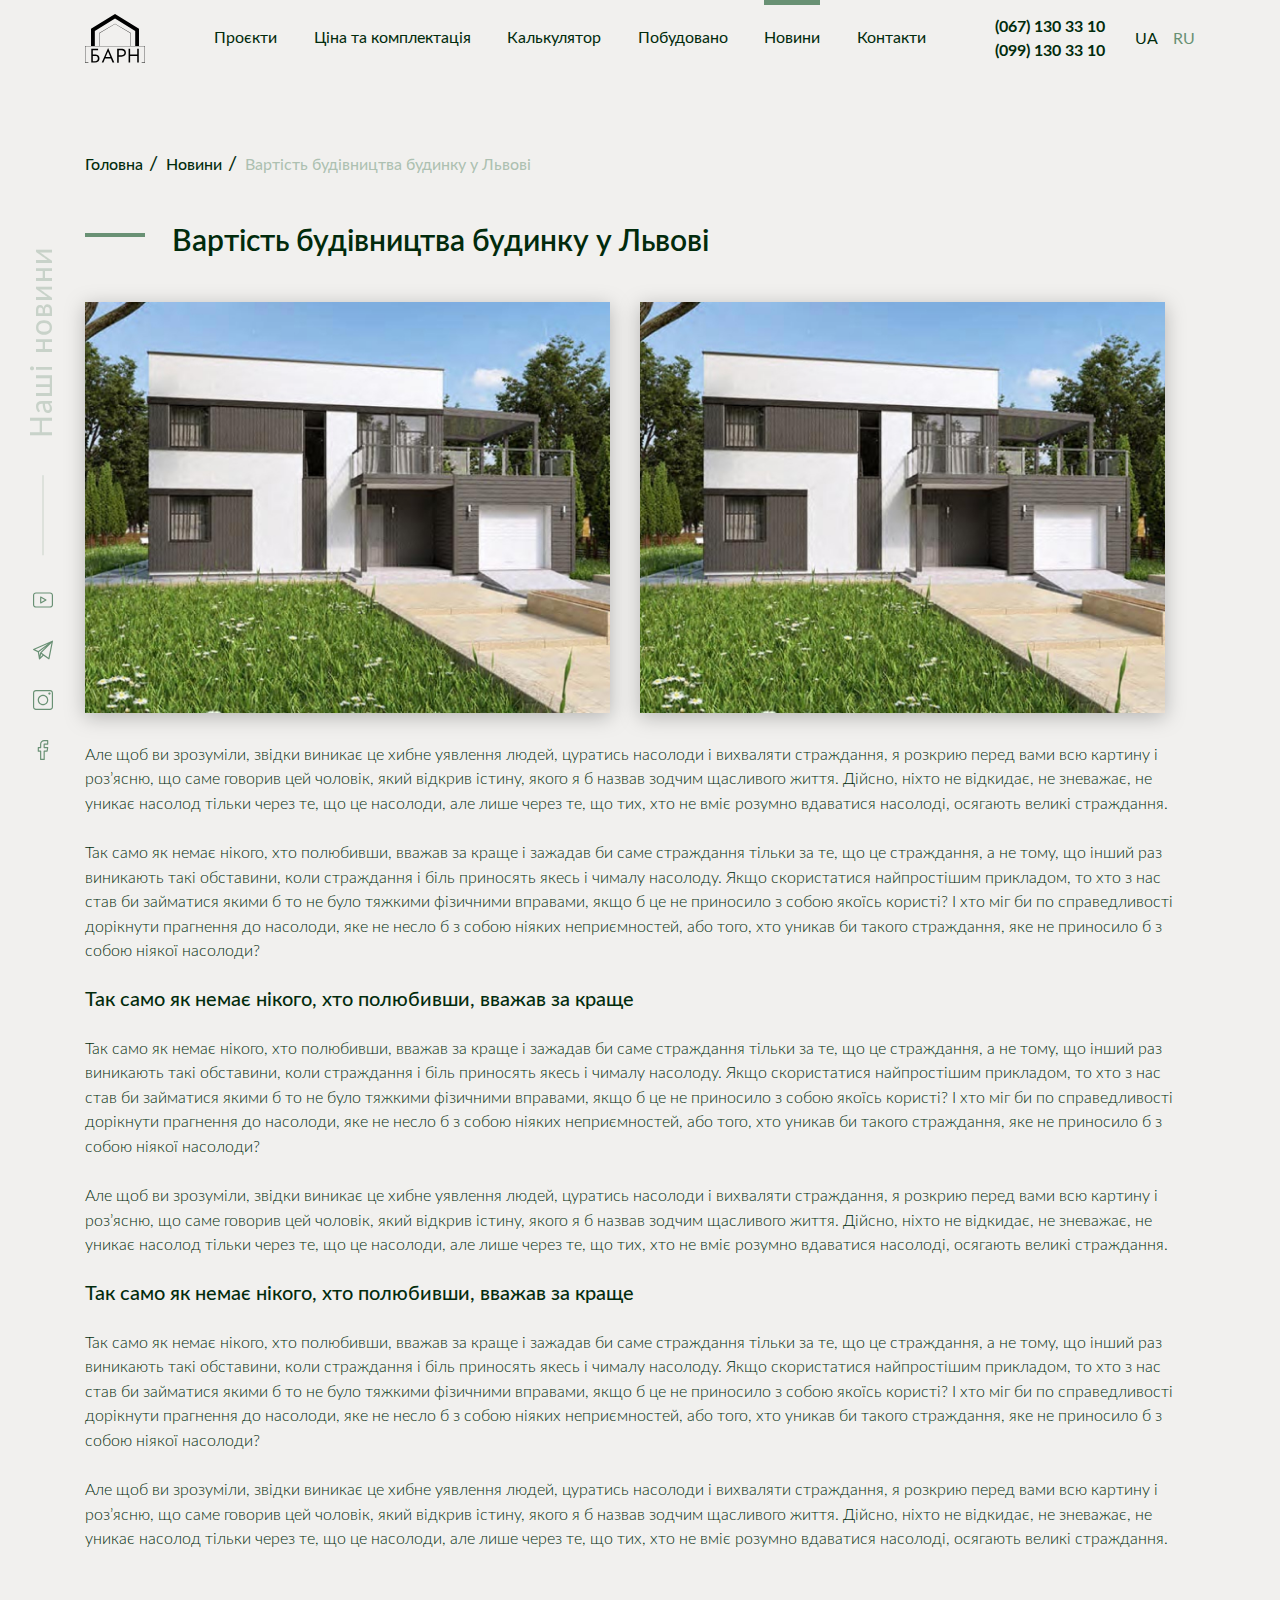
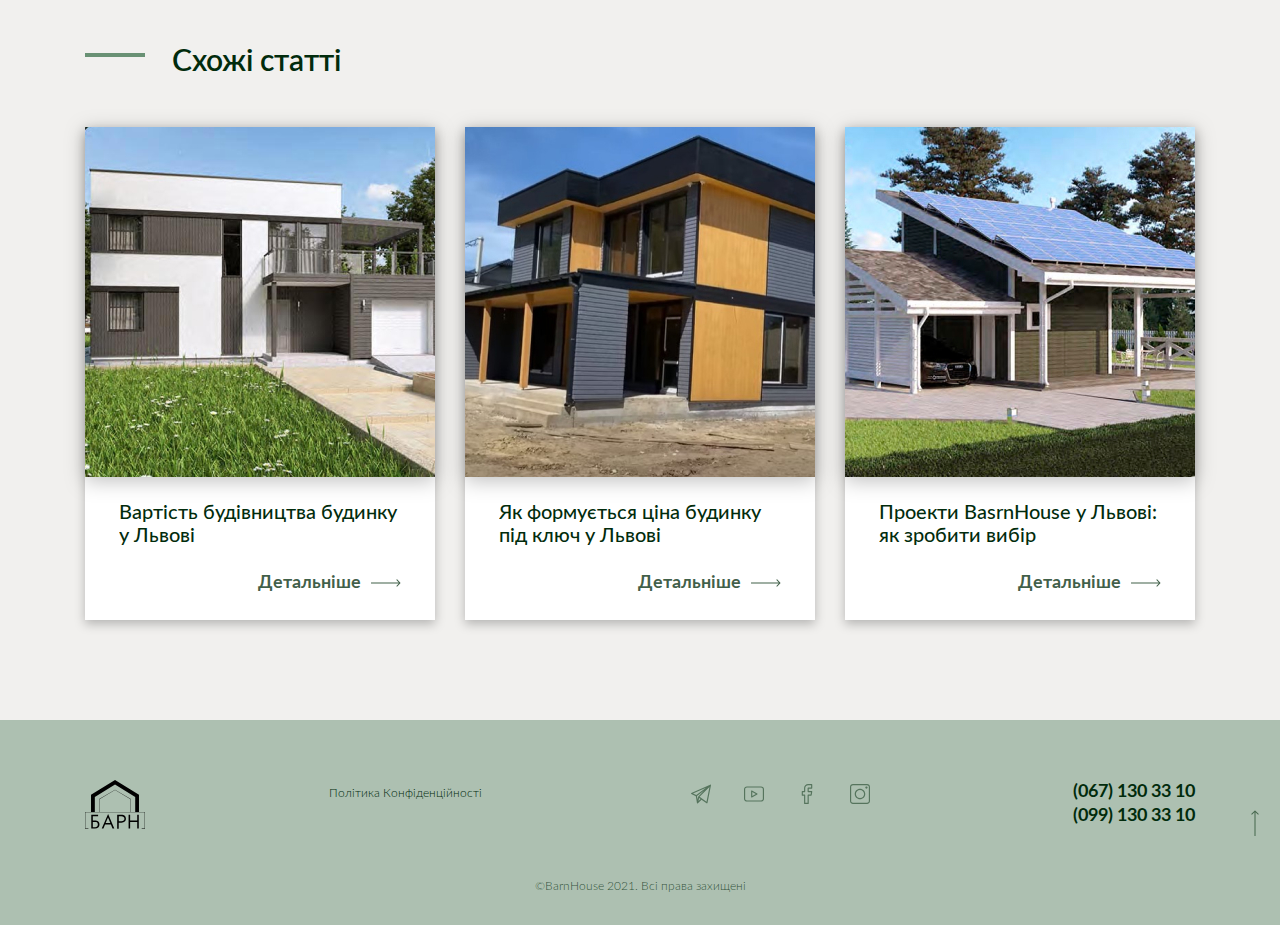
==== commit 185c2601: "update" ====
--- a/new-img2.html
+++ b/new-img2.html
@@ -86,8 +86,12 @@
                 <div class="container">
                     <div class="postcontent clearfix">
                         <h1 class="simph3">Вартість будівництва будинку у Львові</h1>
-                        <img src="img/newpic.jpg" alt="img">
-                        <img src="img/newpic.jpg" alt="img">
+                        <a href="img/newpic.jpg" data-fancybox="images-preview2">
+                            <img src="img/newpic.jpg" alt="img">
+                        </a>
+                        <a href="img/newpic.jpg" data-fancybox="images-preview2">
+                            <img src="img/newpic.jpg" alt="img">
+                        </a>
                         <p>
                             Але щоб ви зрозуміли, звідки виникає це хибне уявлення людей, цуратись насолоди і вихваляти
                             страждання, я розкрию перед вами всю картину і роз’ясню, що саме говорив цей чоловік, який
